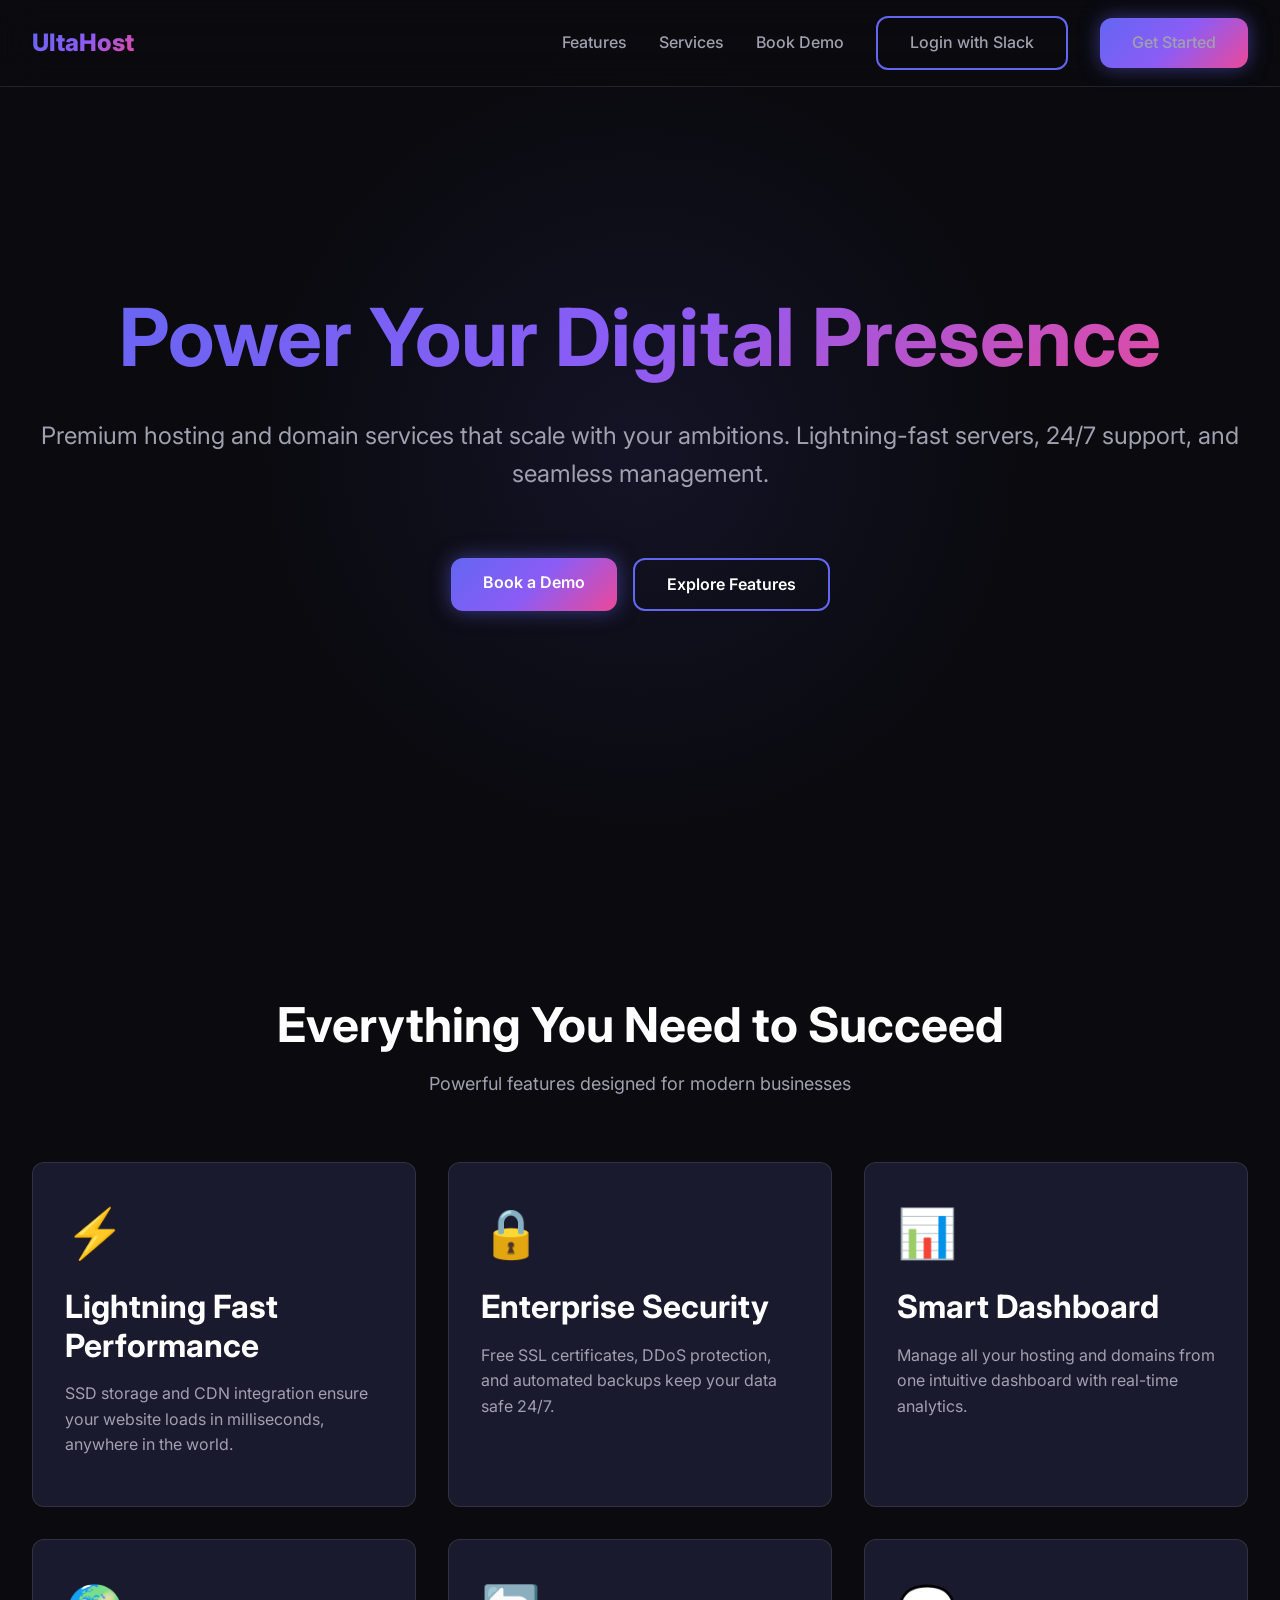
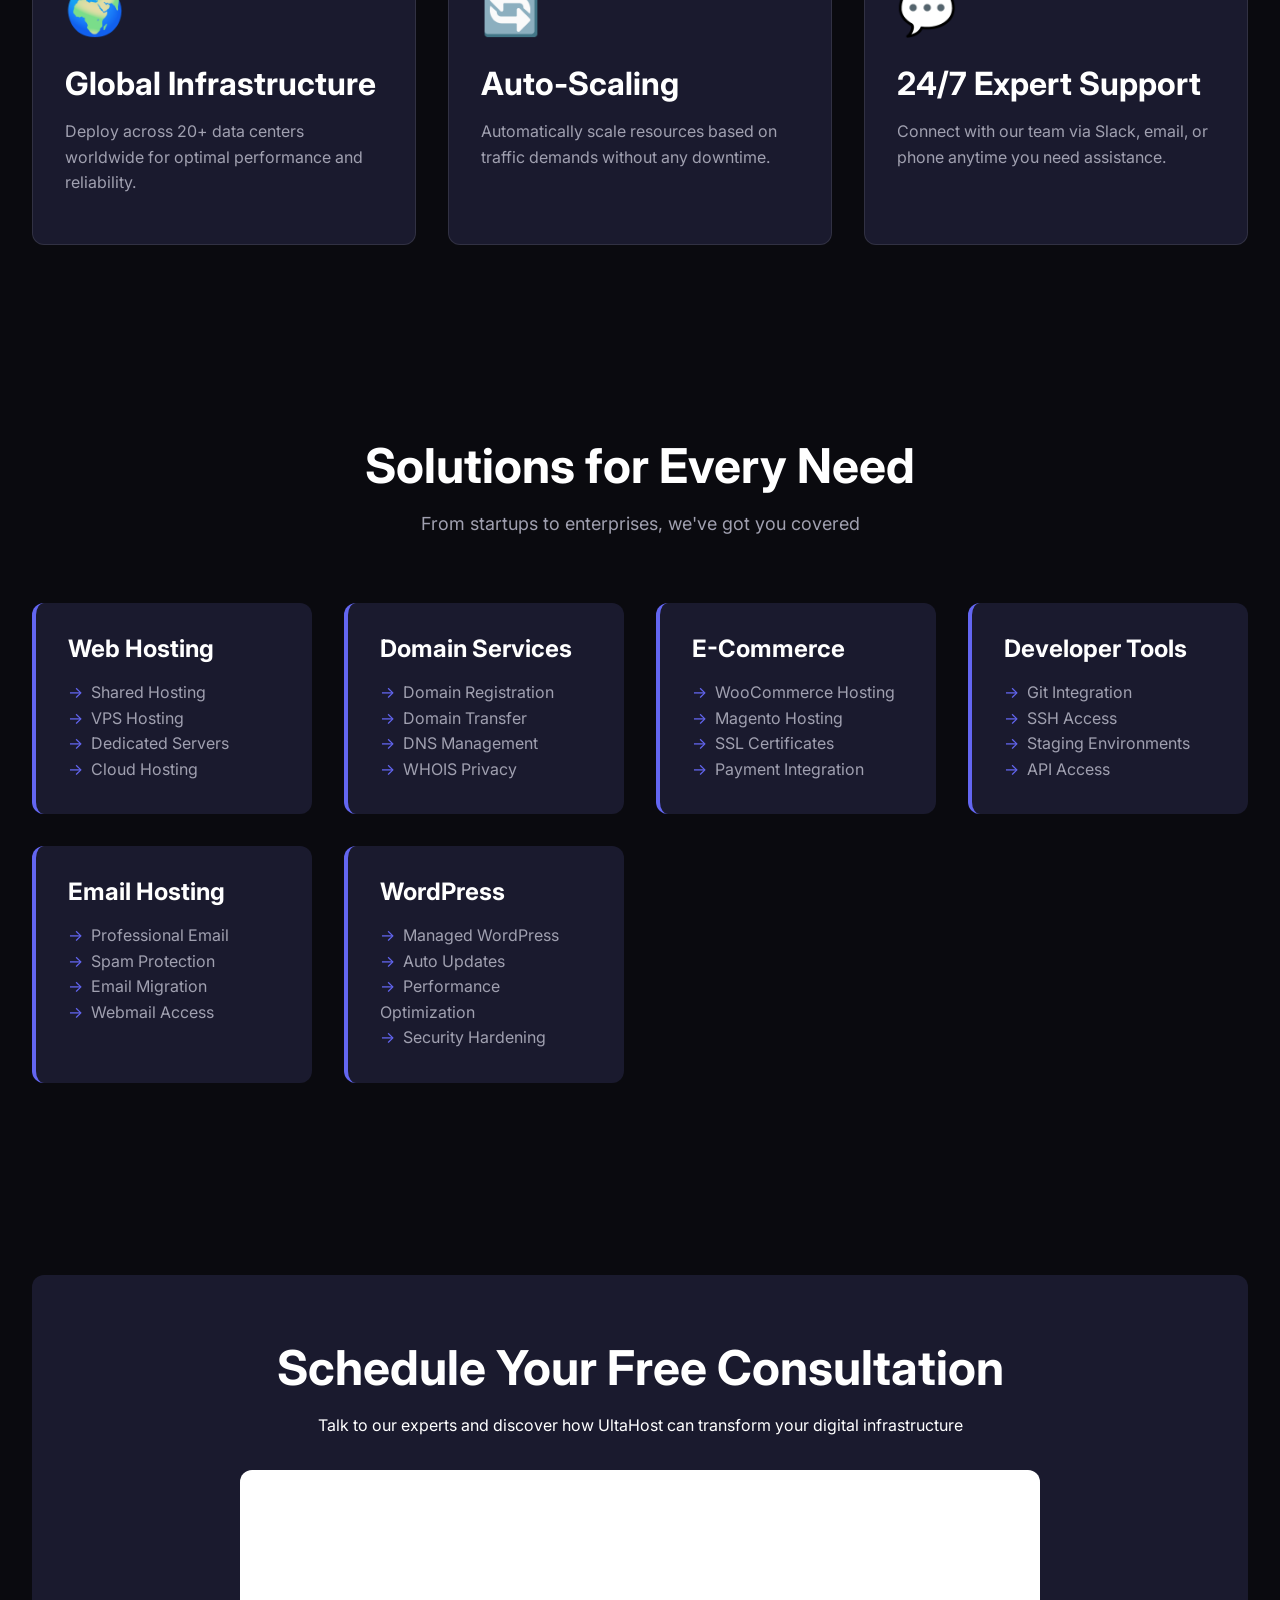
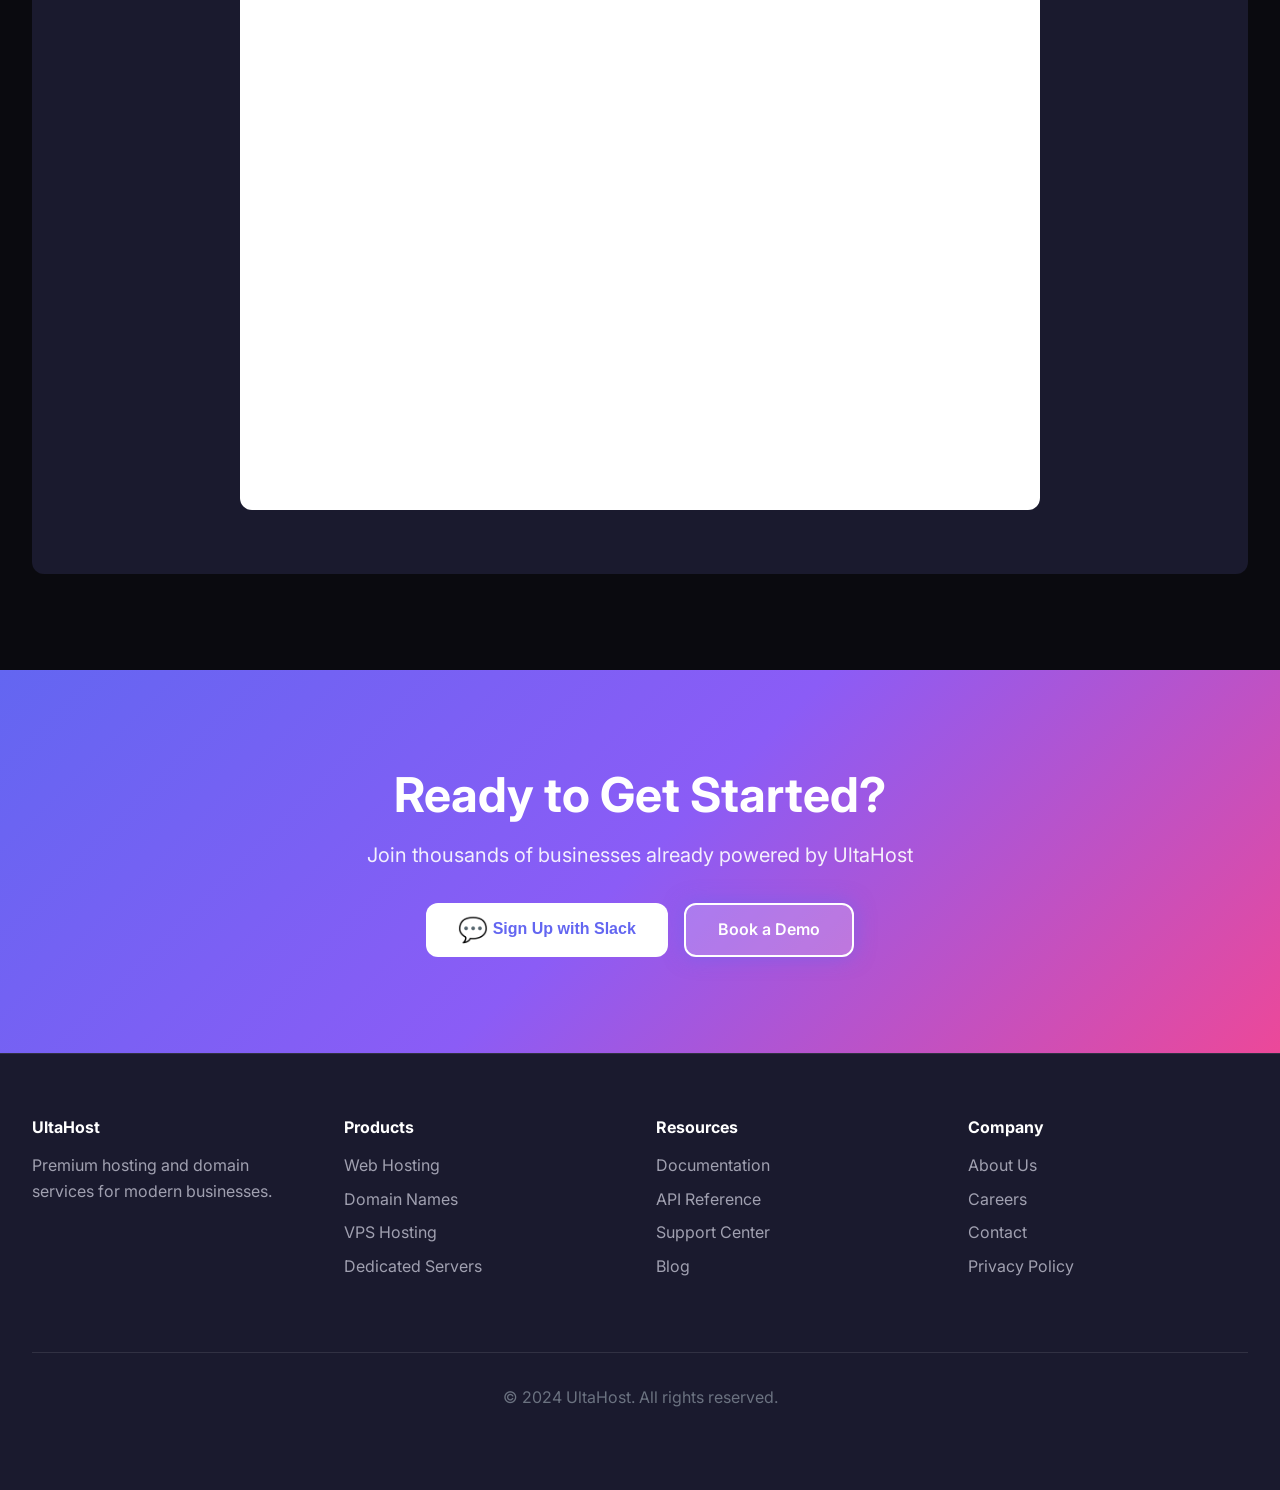
==== index.html @ a2fc6bad "first commit" ====
<!DOCTYPE html>
<html lang="en">
<head>
    <meta charset="UTF-8">
    <meta name="viewport" content="width=device-width, initial-scale=1.0">
    <title>UltaHost - Premium Hosting & Domain Services | Fast, Reliable, Secure</title>
    <meta name="description" content="Get premium hosting and domain services with UltaHost. Fast servers, 24/7 support, and seamless integration. Book a demo today!">
    <link rel="preconnect" href="https://fonts.googleapis.com">
    <link rel="preconnect" href="https://fonts.gstatic.com" crossorigin>
    <link href="https://fonts.googleapis.com/css2?family=Inter:wght@400;500;600;700;800&display=swap" rel="stylesheet">
    <link rel="stylesheet" href="styles.css">
</head>
<body>
    <!-- Navigation -->
    <nav class="navbar" id="navbar">
        <div class="nav-container">
            <div class="logo">UltaHost</div>
            <ul class="nav-links">
                <li><a href="#features">Features</a></li>
                <li><a href="#use-cases">Services</a></li>
                <li><a href="#booking">Book Demo</a></li>
                <li><a href="#" class="btn btn-secondary" id="loginBtn">Login with Slack</a></li>
                <li><a href="#" class="btn btn-primary" id="signupBtn">Get Started</a></li>
            </ul>
        </div>
    </nav>

    <!-- Hero Section -->
    <section class="hero">
        <div class="hero-content">
            <h1>Power Your Digital Presence</h1>
            <p>Premium hosting and domain services that scale with your ambitions. Lightning-fast servers, 24/7 support, and seamless management.</p>
            <div class="hero-cta">
                <a href="#booking" class="btn btn-primary">Book a Demo</a>
                <a href="#features" class="btn btn-secondary">Explore Features</a>
            </div>
        </div>
    </section>

    <!-- Features Section -->
    <section id="features">
        <div class="section-header">
            <h2>Everything You Need to Succeed</h2>
            <p>Powerful features designed for modern businesses</p>
        </div>
        <div class="features-grid">
            <div class="feature-card">
                <span class="feature-icon">⚡</span>
                <h3>Lightning Fast Performance</h3>
                <p>SSD storage and CDN integration ensure your website loads in milliseconds, anywhere in the world.</p>
            </div>
            <div class="feature-card">
                <span class="feature-icon">🔒</span>
                <h3>Enterprise Security</h3>
                <p>Free SSL certificates, DDoS protection, and automated backups keep your data safe 24/7.</p>
            </div>
            <div class="feature-card">
                <span class="feature-icon">📊</span>
                <h3>Smart Dashboard</h3>
                <p>Manage all your hosting and domains from one intuitive dashboard with real-time analytics.</p>
            </div>
            <div class="feature-card">
                <span class="feature-icon">🌍</span>
                <h3>Global Infrastructure</h3>
                <p>Deploy across 20+ data centers worldwide for optimal performance and reliability.</p>
            </div>
            <div class="feature-card">
                <span class="feature-icon">🔄</span>
                <h3>Auto-Scaling</h3>
                <p>Automatically scale resources based on traffic demands without any downtime.</p>
            </div>
            <div class="feature-card">
                <span class="feature-icon">💬</span>
                <h3>24/7 Expert Support</h3>
                <p>Connect with our team via Slack, email, or phone anytime you need assistance.</p>
            </div>
        </div>
    </section>

    <!-- Use Cases Section -->
    <section id="use-cases">
        <div class="section-header">
            <h2>Solutions for Every Need</h2>
            <p>From startups to enterprises, we've got you covered</p>
        </div>
        <div class="use-cases-grid">
            <div class="use-case">
                <h3>Web Hosting</h3>
                <ul>
                    <li>Shared Hosting</li>
                    <li>VPS Hosting</li>
                    <li>Dedicated Servers</li>
                    <li>Cloud Hosting</li>
                </ul>
            </div>
            <div class="use-case">
                <h3>Domain Services</h3>
                <ul>
                    <li>Domain Registration</li>
                    <li>Domain Transfer</li>
                    <li>DNS Management</li>
                    <li>WHOIS Privacy</li>
                </ul>
            </div>
            <div class="use-case">
                <h3>E-Commerce</h3>
                <ul>
                    <li>WooCommerce Hosting</li>
                    <li>Magento Hosting</li>
                    <li>SSL Certificates</li>
                    <li>Payment Integration</li>
                </ul>
            </div>
            <div class="use-case">
                <h3>Developer Tools</h3>
                <ul>
                    <li>Git Integration</li>
                    <li>SSH Access</li>
                    <li>Staging Environments</li>
                    <li>API Access</li>
                </ul>
            </div>
            <div class="use-case">
                <h3>Email Hosting</h3>
                <ul>
                    <li>Professional Email</li>
                    <li>Spam Protection</li>
                    <li>Email Migration</li>
                    <li>Webmail Access</li>
                </ul>
            </div>
            <div class="use-case">
                <h3>WordPress</h3>
                <ul>
                    <li>Managed WordPress</li>
                    <li>Auto Updates</li>
                    <li>Performance Optimization</li>
                    <li>Security Hardening</li>
                </ul>
            </div>
        </div>
    </section>

    <!-- Booking Section -->
    <section id="booking">
        <div class="booking-section">
            <h2>Schedule Your Free Consultation</h2>
            <p>Talk to our experts and discover how UltaHost can transform your digital infrastructure</p>
            <div class="calendar-container">
                <iframe src="https://calendar.google.com/calendar/appointments/schedules/AcZssZ0UltaHostDemo?gv=true" 
                        style="border: 0; width: 100%; height: 600px;" 
                        frameborder="0" 
                        scrolling="no"
                        onerror="this.style.display='none'; this.nextElementSibling.style.display='block';">
                </iframe>
                <div style="display: none; padding: 3rem; text-align: center;">
                    <h3>📅 Book Your Demo</h3>
                    <p style="color: #6b7280; margin: 1rem 0;">Select a convenient time to meet with our team</p>
                    <button class="btn btn-primary" onclick="alert('Calendar booking integration - Connect your Google Calendar here')">Choose a Time Slot</button>
                </div>
            </div>
        </div>
    </section>

    <!-- CTA Section -->
    <section style="text-align: center; padding: 6rem 2rem; background: linear-gradient(135deg, #6366f1 0%, #8b5cf6 50%, #ec4899 100%);">
        <h2 style="font-size: 3rem; margin-bottom: 1rem;">Ready to Get Started?</h2>
        <p style="font-size: 1.25rem; margin-bottom: 2rem; opacity: 0.9;">Join thousands of businesses already powered by UltaHost</p>
        <div style="display: flex; gap: 1rem; justify-content: center; flex-wrap: wrap;">
            <button class="btn btn-secondary" id="slackSignupBtn" style="background: white; color: #6366f1; border: none;">
                <span style="font-size: 1.5rem; vertical-align: middle;">💬</span> Sign Up with Slack
            </button>
            <a href="#booking" class="btn btn-primary" style="background: rgba(255,255,255,0.2); border: 2px solid white;">Book a Demo</a>
        </div>
    </section>

    <!-- Footer -->
    <footer>
        <div class="footer-content">
            <div class="footer-section">
                <h4>UltaHost</h4>
                <p style="color: var(--text-secondary);">Premium hosting and domain services for modern businesses.</p>
            </div>
            <div class="footer-section">
                <h4>Products</h4>
                <ul>
                    <li><a href="#">Web Hosting</a></li>
                    <li><a href="#">Domain Names</a></li>
                    <li><a href="#">VPS Hosting</a></li>
                    <li><a href="#">Dedicated Servers</a></li>
                </ul>
            </div>
            <div class="footer-section">
                <h4>Resources</h4>
                <ul>
                    <li><a href="#">Documentation</a></li>
                    <li><a href="#">API Reference</a></li>
                    <li><a href="#">Support Center</a></li>
                    <li><a href="#">Blog</a></li>
                </ul>
            </div>
            <div class="footer-section">
                <h4>Company</h4>
                <ul>
                    <li><a href="#">About Us</a></li>
                    <li><a href="#">Careers</a></li>
                    <li><a href="#">Contact</a></li>
                    <li><a href="#">Privacy Policy</a></li>
                </ul>
            </div>
        </div>
        <div class="footer-bottom">
            <p>&copy; 2024 UltaHost. All rights reserved.</p>
        </div>
    </footer>

    <!-- Slack Auth Modal -->
    <div class="modal" id="slackModal">
        <div class="modal-content">
            <button class="modal-close" onclick="closeModal()">&times;</button>
            <h2 style="margin-bottom: 1rem;">Connect with Slack</h2>
            <p style="color: var(--text-secondary); margin-bottom: 2rem;">Sign in to access your dashboard and join our community workspace</p>
            <button class="btn btn-primary" style="width: 100%; margin-bottom: 1rem;" onclick="handleSlackAuth()">
                <span style="font-size: 1.5rem; vertical-align: middle;">💬</span> Continue with Slack
            </button>
            <p style="font-size: 0.875rem; color: var(--text-muted); text-align: center;">
                By continuing, you agree to our Terms of Service and Privacy Policy
            </p>
        </div>
    </div>

    <script src="script.js"></script>
</body>
</html>
---- styles.css ----
/* ===== CSS VARIABLES & DESIGN SYSTEM ===== */
:root {
    /* Colors */
    --bg-primary: #0a0a0f;
    --bg-secondary: #1a1a2e;
    --bg-tertiary: #16213e;
    --accent-primary: #6366f1;
    --accent-secondary: #8b5cf6;
    --accent-gradient: linear-gradient(135deg, #6366f1 0%, #8b5cf6 50%, #ec4899 100%);
    --text-primary: #ffffff;
    --text-secondary: #a0a0b0;
    --text-muted: #6b7280;

    /* Spacing */
    --spacing-xs: 0.5rem;
    --spacing-sm: 1rem;
    --spacing-md: 2rem;
    --spacing-lg: 4rem;
    --spacing-xl: 6rem;

    /* Typography */
    --font-primary: 'Inter', -apple-system, BlinkMacSystemFont, 'Segoe UI', sans-serif;
    --font-size-xs: 0.875rem;
    --font-size-sm: 1rem;
    --font-size-md: 1.125rem;
    --font-size-lg: 1.5rem;
    --font-size-xl: 2rem;
    --font-size-2xl: 3rem;
    --font-size-3xl: 4rem;

    /* Effects */
    --border-radius: 12px;
    --transition: all 0.3s cubic-bezier(0.4, 0, 0.2, 1);
    --shadow-sm: 0 2px 8px rgba(0, 0, 0, 0.1);
    --shadow-md: 0 4px 16px rgba(0, 0, 0, 0.2);
    --shadow-lg: 0 8px 32px rgba(0, 0, 0, 0.3);
    --glow: 0 0 20px rgba(99, 102, 241, 0.5);
}

/* ===== RESET & BASE ===== */
* {
    margin: 0;
    padding: 0;
    box-sizing: border-box;
}

html {
    scroll-behavior: smooth;
}

body {
    font-family: var(--font-primary);
    background: var(--bg-primary);
    color: var(--text-primary);
    line-height: 1.6;
    overflow-x: hidden;
}

/* ===== TYPOGRAPHY ===== */
h1,
h2,
h3,
h4,
h5,
h6 {
    font-weight: 700;
    line-height: 1.2;
    margin-bottom: var(--spacing-sm);
}

h1 {
    font-size: var(--font-size-3xl);
}

h2 {
    font-size: var(--font-size-2xl);
}

h3 {
    font-size: var(--font-size-xl);
}

p {
    margin-bottom: var(--spacing-sm);
}

a {
    color: var(--accent-primary);
    text-decoration: none;
    transition: var(--transition);
}

a:hover {
    color: var(--accent-secondary);
}

/* ===== NAVIGATION ===== */
.navbar {
    position: fixed;
    top: 0;
    width: 100%;
    background: rgba(10, 10, 15, 0.8);
    backdrop-filter: blur(20px);
    border-bottom: 1px solid rgba(255, 255, 255, 0.1);
    padding: 1rem 0;
    z-index: 1000;
    transition: var(--transition);
}

.navbar.scrolled {
    background: rgba(10, 10, 15, 0.95);
    box-shadow: var(--shadow-md);
}

.nav-container {
    max-width: 1400px;
    margin: 0 auto;
    padding: 0 var(--spacing-md);
    display: flex;
    justify-content: space-between;
    align-items: center;
}

.logo {
    font-size: 1.5rem;
    font-weight: 800;
    background: var(--accent-gradient);
    -webkit-background-clip: text;
    -webkit-text-fill-color: transparent;
    background-clip: text;
}

.nav-links {
    display: flex;
    gap: var(--spacing-md);
    list-style: none;
    align-items: center;
}

.nav-links a {
    color: var(--text-secondary);
    font-weight: 500;
    transition: var(--transition);
}

.nav-links a:hover {
    color: var(--text-primary);
}

/* ===== BUTTONS ===== */
.btn {
    padding: 0.75rem 2rem;
    border-radius: var(--border-radius);
    font-weight: 600;
    cursor: pointer;
    transition: var(--transition);
    border: none;
    font-size: var(--font-size-sm);
    display: inline-block;
}

.btn-primary {
    background: var(--accent-gradient);
    color: white;
    box-shadow: var(--glow);
}

.btn-primary:hover {
    transform: translateY(-2px);
    box-shadow: 0 0 30px rgba(99, 102, 241, 0.7);
}

.btn-secondary {
    background: transparent;
    color: var(--text-primary);
    border: 2px solid var(--accent-primary);
}

.btn-secondary:hover {
    background: var(--accent-primary);
    transform: translateY(-2px);
}

/* ===== HERO SECTION ===== */
.hero {
    min-height: 100vh;
    display: flex;
    align-items: center;
    justify-content: center;
    position: relative;
    overflow: hidden;
    padding: var(--spacing-xl) var(--spacing-md);
    background: radial-gradient(circle at 50% 50%, rgba(99, 102, 241, 0.1) 0%, transparent 50%);
}

.hero-content {
    max-width: 1200px;
    text-align: center;
    z-index: 2;
}

.hero h1 {
    font-size: clamp(2.5rem, 8vw, 5rem);
    margin-bottom: var(--spacing-md);
    background: var(--accent-gradient);
    -webkit-background-clip: text;
    -webkit-text-fill-color: transparent;
    background-clip: text;
    animation: fadeInUp 0.8s ease-out;
}

.hero p {
    font-size: var(--font-size-lg);
    color: var(--text-secondary);
    margin-bottom: var(--spacing-lg);
    animation: fadeInUp 0.8s ease-out 0.2s backwards;
}

.hero-cta {
    display: flex;
    gap: var(--spacing-sm);
    justify-content: center;
    flex-wrap: wrap;
    animation: fadeInUp 0.8s ease-out 0.4s backwards;
}

/* ===== SECTIONS ===== */
section {
    padding: var(--spacing-xl) var(--spacing-md);
    max-width: 1400px;
    margin: 0 auto;
}

.section-header {
    text-align: center;
    margin-bottom: var(--spacing-lg);
}

.section-header h2 {
    margin-bottom: var(--spacing-sm);
}

.section-header p {
    color: var(--text-secondary);
    font-size: var(--font-size-md);
}

/* ===== FEATURES GRID ===== */
.features-grid {
    display: grid;
    grid-template-columns: repeat(auto-fit, minmax(300px, 1fr));
    gap: var(--spacing-md);
    margin-top: var(--spacing-lg);
}

.feature-card {
    background: var(--bg-secondary);
    padding: var(--spacing-md);
    border-radius: var(--border-radius);
    border: 1px solid rgba(255, 255, 255, 0.1);
    transition: var(--transition);
    position: relative;
    overflow: hidden;
}

.feature-card::before {
    content: '';
    position: absolute;
    top: 0;
    left: 0;
    width: 100%;
    height: 100%;
    background: var(--accent-gradient);
    opacity: 0;
    transition: var(--transition);
}

.feature-card:hover {
    transform: translateY(-5px);
    border-color: var(--accent-primary);
}

.feature-card:hover::before {
    opacity: 0.1;
}

.feature-icon {
    font-size: 3rem;
    margin-bottom: var(--spacing-sm);
    display: block;
}

.feature-card h3 {
    position: relative;
    z-index: 1;
}

.feature-card p {
    color: var(--text-secondary);
    position: relative;
    z-index: 1;
}

/* ===== USE CASES ===== */
.use-cases-grid {
    display: grid;
    grid-template-columns: repeat(auto-fit, minmax(250px, 1fr));
    gap: var(--spacing-md);
}

.use-case {
    background: var(--bg-secondary);
    padding: var(--spacing-md);
    border-radius: var(--border-radius);
    border-left: 4px solid var(--accent-primary);
}

.use-case h3 {
    font-size: var(--font-size-lg);
    margin-bottom: var(--spacing-sm);
}

.use-case ul {
    list-style: none;
    color: var(--text-secondary);
}

.use-case li::before {
    content: "→";
    color: var(--accent-primary);
    margin-right: var(--spacing-xs);
}

/* ===== BOOKING SECTION ===== */
.booking-section {
    background: var(--bg-secondary);
    border-radius: var(--border-radius);
    padding: var(--spacing-lg);
    text-align: center;
}

.calendar-container {
    margin-top: var(--spacing-md);
    background: white;
    border-radius: var(--border-radius);
    padding: var(--spacing-sm);
    max-width: 800px;
    margin-left: auto;
    margin-right: auto;
}

/* ===== FOOTER ===== */
footer {
    background: var(--bg-secondary);
    padding: var(--spacing-lg) var(--spacing-md);
    border-top: 1px solid rgba(255, 255, 255, 0.1);
}

.footer-content {
    max-width: 1400px;
    margin: 0 auto;
    display: grid;
    grid-template-columns: repeat(auto-fit, minmax(250px, 1fr));
    gap: var(--spacing-md);
}

.footer-section h4 {
    margin-bottom: var(--spacing-sm);
}

.footer-section ul {
    list-style: none;
}

.footer-section li {
    margin-bottom: var(--spacing-xs);
}

.footer-section a {
    color: var(--text-secondary);
}

.footer-bottom {
    text-align: center;
    margin-top: var(--spacing-lg);
    padding-top: var(--spacing-md);
    border-top: 1px solid rgba(255, 255, 255, 0.1);
    color: var(--text-muted);
}

/* ===== ANIMATIONS ===== */
@keyframes fadeInUp {
    from {
        opacity: 0;
        transform: translateY(30px);
    }

    to {
        opacity: 1;
        transform: translateY(0);
    }
}

.fade-in {
    animation: fadeInUp 0.6s ease-out;
}

/* ===== RESPONSIVE ===== */
@media (max-width: 768px) {
    .nav-links {
        display: none;
    }

    .hero h1 {
        font-size: 2.5rem;
    }

    .hero-cta {
        flex-direction: column;
    }

    section {
        padding: var(--spacing-md);
    }
}

/* ===== MODAL ===== */
.modal {
    display: none;
    position: fixed;
    top: 0;
    left: 0;
    width: 100%;
    height: 100%;
    background: rgba(0, 0, 0, 0.8);
    backdrop-filter: blur(10px);
    z-index: 2000;
    align-items: center;
    justify-content: center;
}

.modal.active {
    display: flex;
}

.modal-content {
    background: var(--bg-secondary);
    padding: var(--spacing-lg);
    border-radius: var(--border-radius);
    max-width: 500px;
    width: 90%;
    position: relative;
}

.modal-close {
    position: absolute;
    top: 1rem;
    right: 1rem;
    background: none;
    border: none;
    color: var(--text-primary);
    font-size: 2rem;
    cursor: pointer;
}
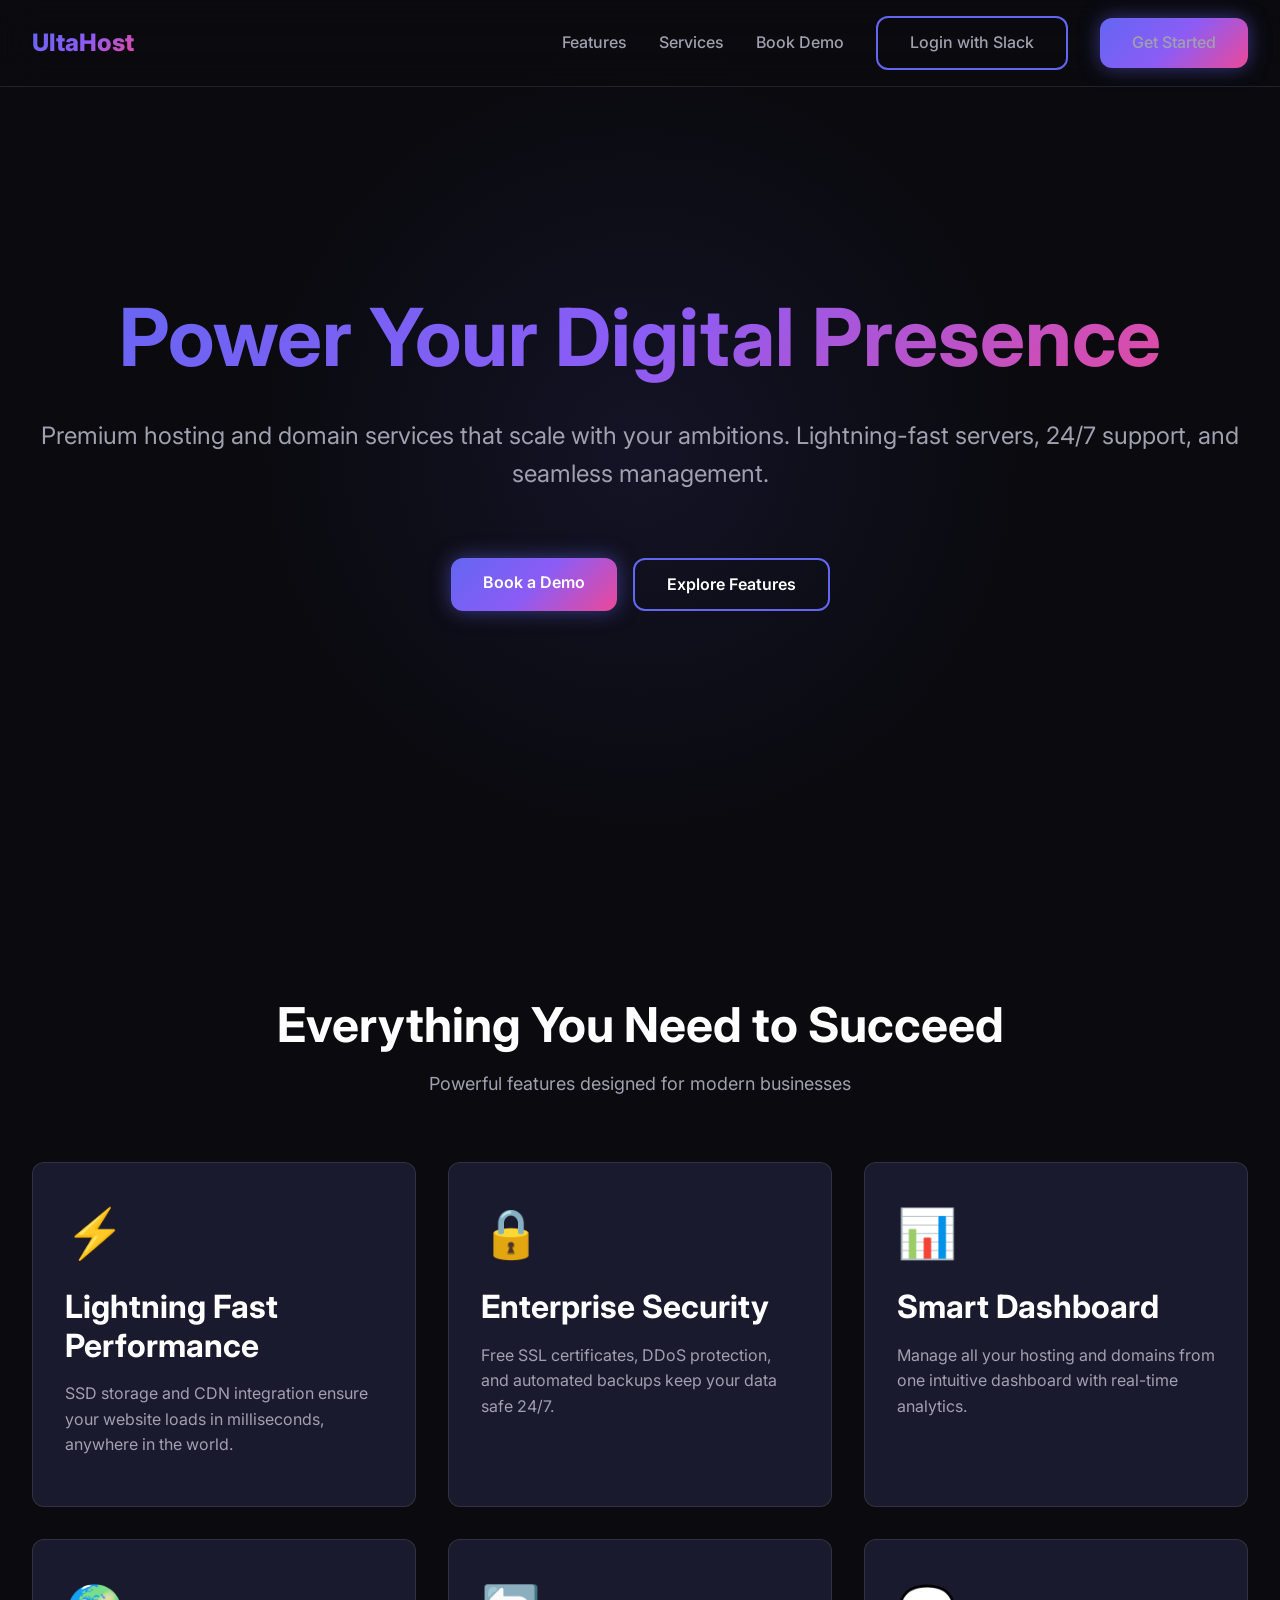
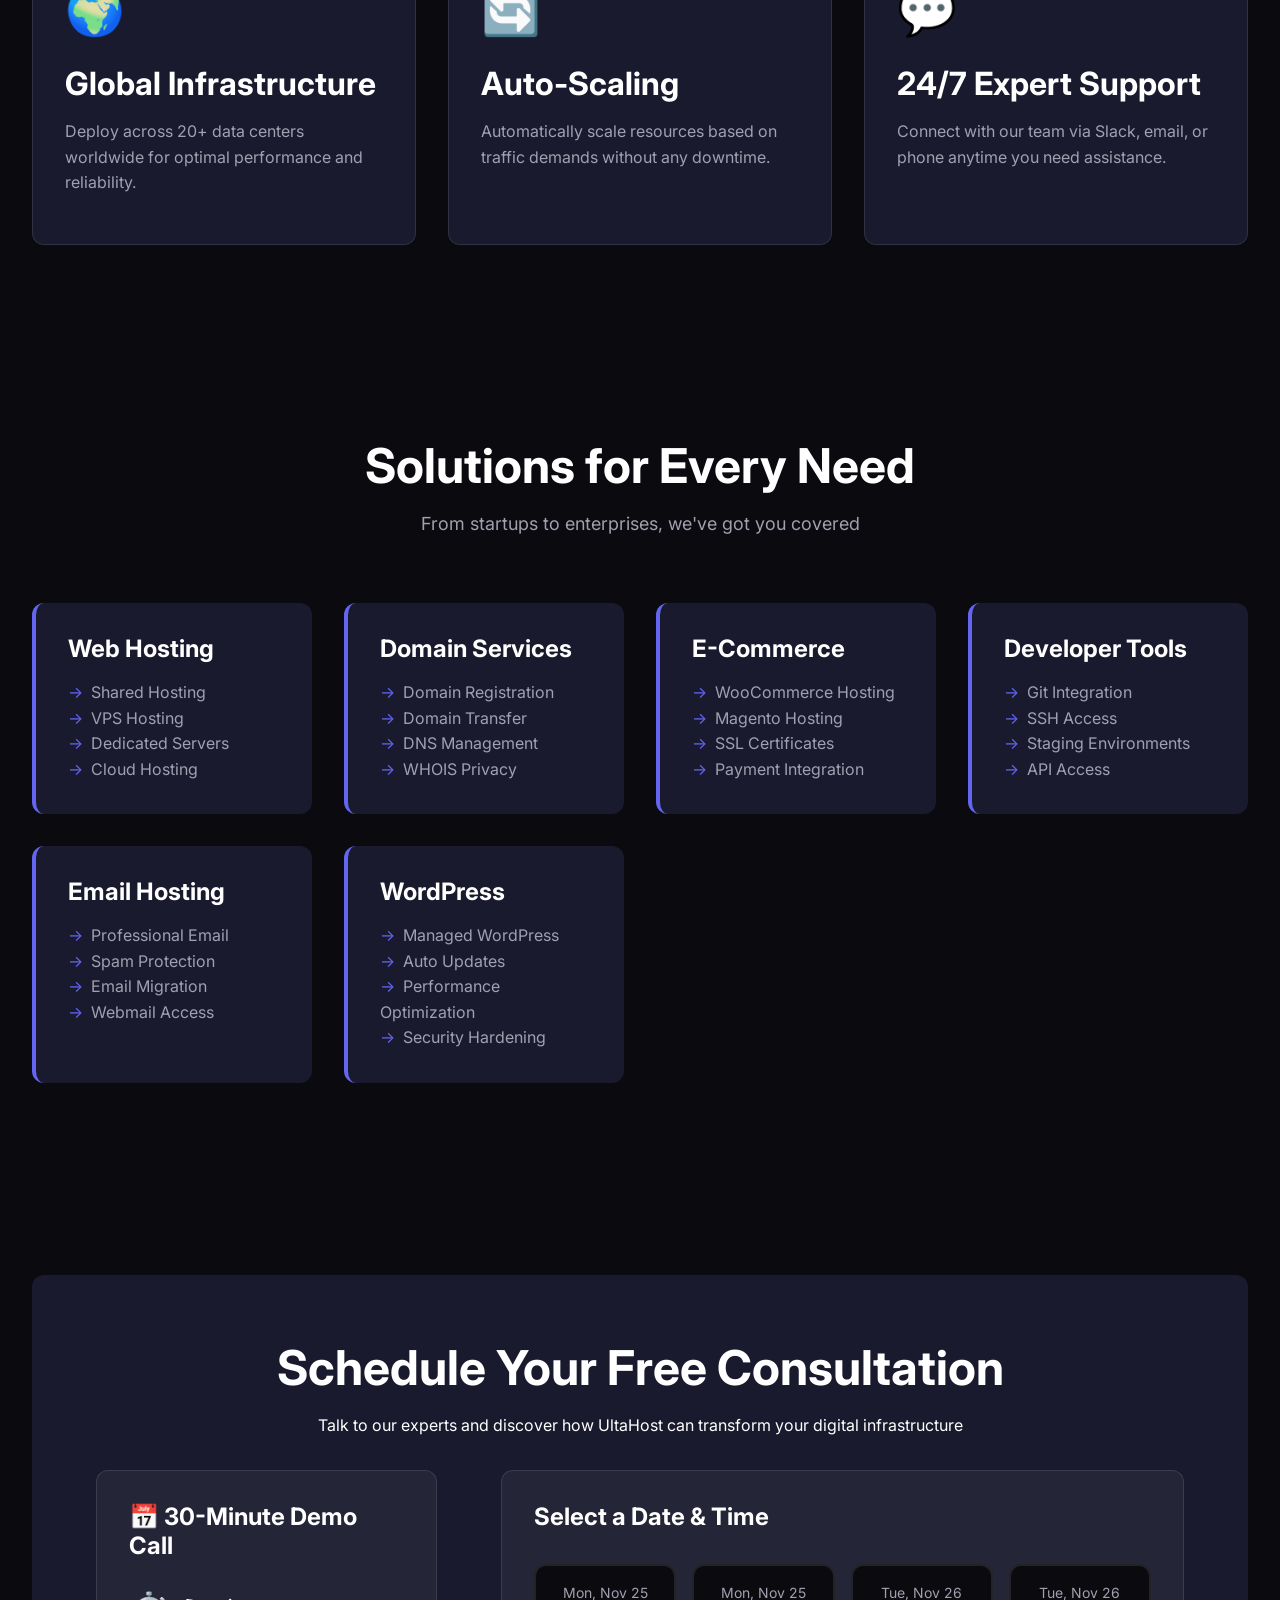
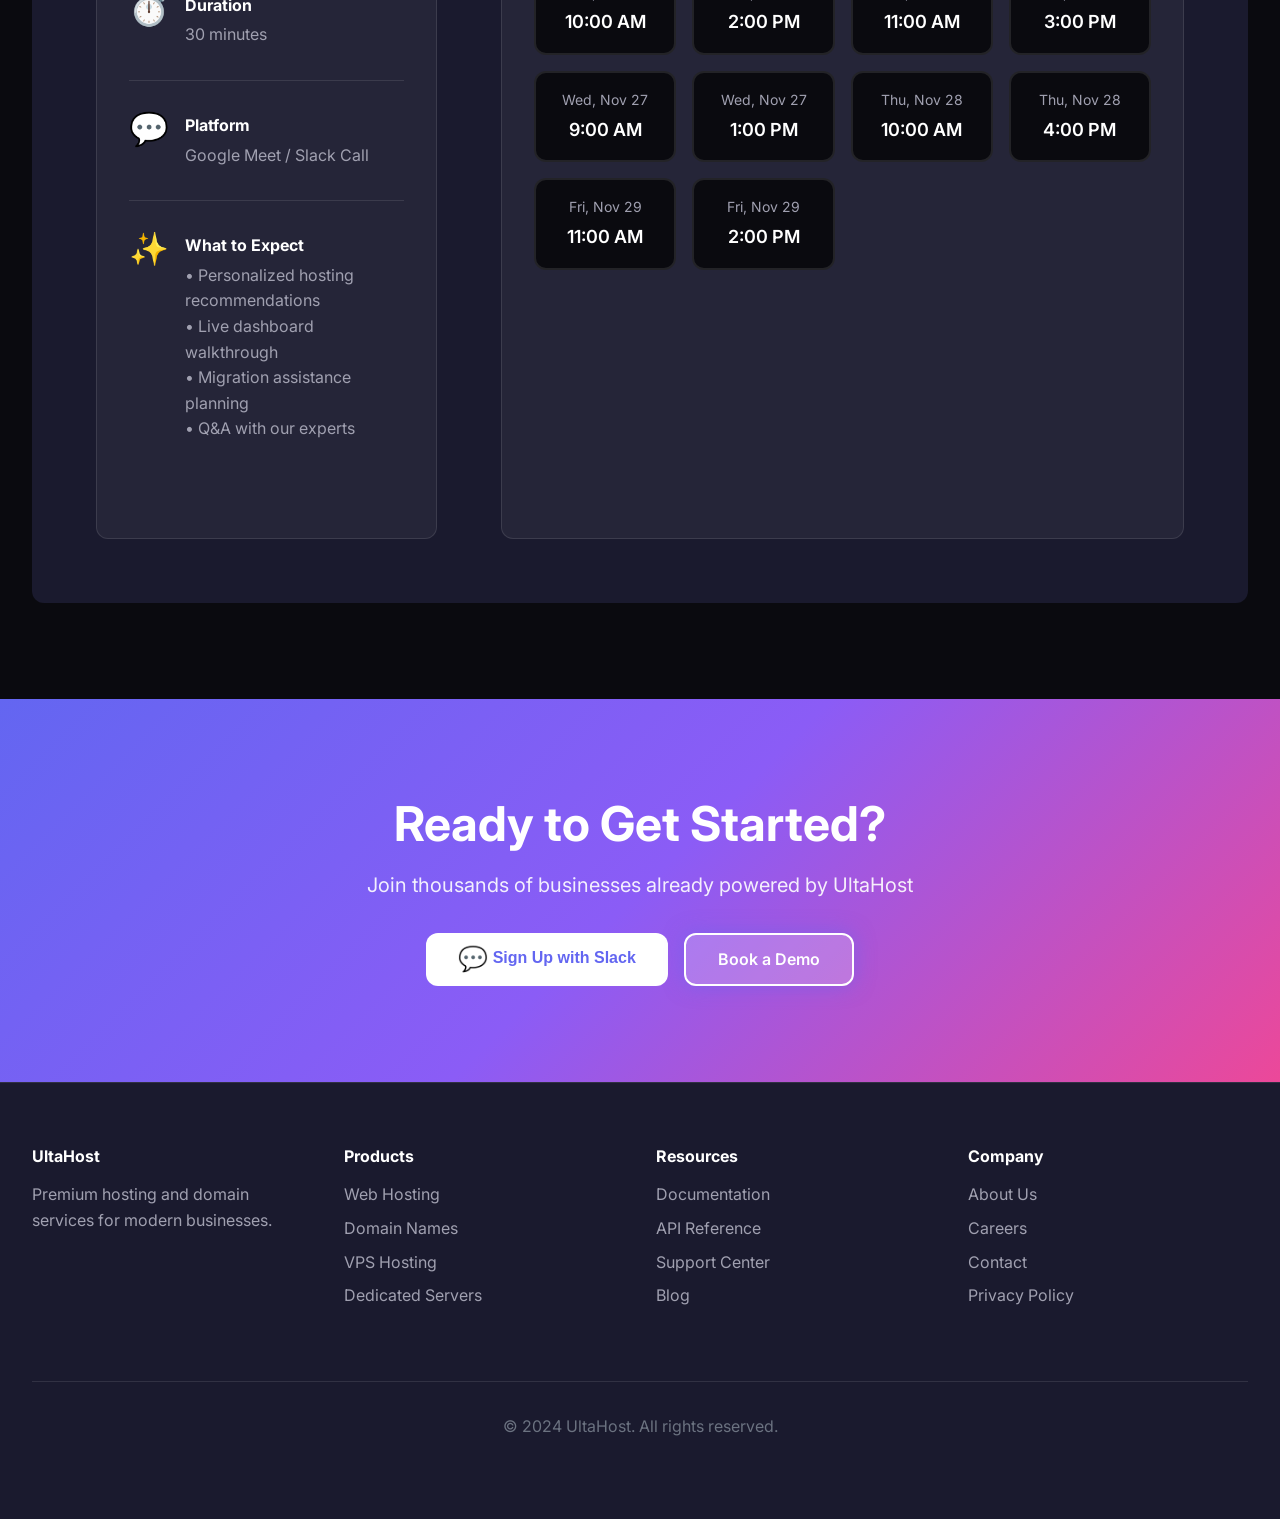
==== commit 59c0a298: "Added custom booking interface with time slot selection" ====
--- a/index.html
+++ b/index.html
@@ -1,15 +1,18 @@
 <!DOCTYPE html>
 <html lang="en">
+
 <head>
     <meta charset="UTF-8">
     <meta name="viewport" content="width=device-width, initial-scale=1.0">
     <title>UltaHost - Premium Hosting & Domain Services | Fast, Reliable, Secure</title>
-    <meta name="description" content="Get premium hosting and domain services with UltaHost. Fast servers, 24/7 support, and seamless integration. Book a demo today!">
+    <meta name="description"
+        content="Get premium hosting and domain services with UltaHost. Fast servers, 24/7 support, and seamless integration. Book a demo today!">
     <link rel="preconnect" href="https://fonts.googleapis.com">
     <link rel="preconnect" href="https://fonts.gstatic.com" crossorigin>
     <link href="https://fonts.googleapis.com/css2?family=Inter:wght@400;500;600;700;800&display=swap" rel="stylesheet">
     <link rel="stylesheet" href="styles.css">
 </head>
+
 <body>
     <!-- Navigation -->
     <nav class="navbar" id="navbar">
@@ -29,7 +32,8 @@
     <section class="hero">
         <div class="hero-content">
             <h1>Power Your Digital Presence</h1>
-            <p>Premium hosting and domain services that scale with your ambitions. Lightning-fast servers, 24/7 support, and seamless management.</p>
+            <p>Premium hosting and domain services that scale with your ambitions. Lightning-fast servers, 24/7 support,
+                and seamless management.</p>
             <div class="hero-cta">
                 <a href="#booking" class="btn btn-primary">Book a Demo</a>
                 <a href="#features" class="btn btn-secondary">Explore Features</a>
@@ -146,31 +150,109 @@
         <div class="booking-section">
             <h2>Schedule Your Free Consultation</h2>
             <p>Talk to our experts and discover how UltaHost can transform your digital infrastructure</p>
-            <div class="calendar-container">
-                <iframe src="https://calendar.google.com/calendar/appointments/schedules/AcZssZ0UltaHostDemo?gv=true" 
-                        style="border: 0; width: 100%; height: 600px;" 
-                        frameborder="0" 
-                        scrolling="no"
-                        onerror="this.style.display='none'; this.nextElementSibling.style.display='block';">
-                </iframe>
-                <div style="display: none; padding: 3rem; text-align: center;">
-                    <h3>📅 Book Your Demo</h3>
-                    <p style="color: #6b7280; margin: 1rem 0;">Select a convenient time to meet with our team</p>
-                    <button class="btn btn-primary" onclick="alert('Calendar booking integration - Connect your Google Calendar here')">Choose a Time Slot</button>
+            <div class="booking-interface">
+                <div class="booking-grid">
+                    <div class="booking-info">
+                        <h3>📅 30-Minute Demo Call</h3>
+                        <div class="info-item">
+                            <span class="info-icon">⏱️</span>
+                            <div>
+                                <strong>Duration</strong>
+                                <p>30 minutes</p>
+                            </div>
+                        </div>
+                        <div class="info-item">
+                            <span class="info-icon">💬</span>
+                            <div>
+                                <strong>Platform</strong>
+                                <p>Google Meet / Slack Call</p>
+                            </div>
+                        </div>
+                        <div class="info-item">
+                            <span class="info-icon">✨</span>
+                            <div>
+                                <strong>What to Expect</strong>
+                                <p>• Personalized hosting recommendations<br>
+                                    • Live dashboard walkthrough<br>
+                                    • Migration assistance planning<br>
+                                    • Q&A with our experts</p>
+                            </div>
+                        </div>
+                    </div>
+                    <div class="booking-calendar">
+                        <h3>Select a Date & Time</h3>
+                        <div class="time-slots">
+                            <div class="time-slot" onclick="selectTimeSlot(this, 'Monday, Nov 25 - 10:00 AM')">
+                                <div class="slot-date">Mon, Nov 25</div>
+                                <div class="slot-time">10:00 AM</div>
+                            </div>
+                            <div class="time-slot" onclick="selectTimeSlot(this, 'Monday, Nov 25 - 2:00 PM')">
+                                <div class="slot-date">Mon, Nov 25</div>
+                                <div class="slot-time">2:00 PM</div>
+                            </div>
+                            <div class="time-slot" onclick="selectTimeSlot(this, 'Tuesday, Nov 26 - 11:00 AM')">
+                                <div class="slot-date">Tue, Nov 26</div>
+                                <div class="slot-time">11:00 AM</div>
+                            </div>
+                            <div class="time-slot" onclick="selectTimeSlot(this, 'Tuesday, Nov 26 - 3:00 PM')">
+                                <div class="slot-date">Tue, Nov 26</div>
+                                <div class="slot-time">3:00 PM</div>
+                            </div>
+                            <div class="time-slot" onclick="selectTimeSlot(this, 'Wednesday, Nov 27 - 9:00 AM')">
+                                <div class="slot-date">Wed, Nov 27</div>
+                                <div class="slot-time">9:00 AM</div>
+                            </div>
+                            <div class="time-slot" onclick="selectTimeSlot(this, 'Wednesday, Nov 27 - 1:00 PM')">
+                                <div class="slot-date">Wed, Nov 27</div>
+                                <div class="slot-time">1:00 PM</div>
+                            </div>
+                            <div class="time-slot" onclick="selectTimeSlot(this, 'Thursday, Nov 28 - 10:00 AM')">
+                                <div class="slot-date">Thu, Nov 28</div>
+                                <div class="slot-time">10:00 AM</div>
+                            </div>
+                            <div class="time-slot" onclick="selectTimeSlot(this, 'Thursday, Nov 28 - 4:00 PM')">
+                                <div class="slot-date">Thu, Nov 28</div>
+                                <div class="slot-time">4:00 PM</div>
+                            </div>
+                            <div class="time-slot" onclick="selectTimeSlot(this, 'Friday, Nov 29 - 11:00 AM')">
+                                <div class="slot-date">Fri, Nov 29</div>
+                                <div class="slot-time">11:00 AM</div>
+                            </div>
+                            <div class="time-slot" onclick="selectTimeSlot(this, 'Friday, Nov 29 - 2:00 PM')">
+                                <div class="slot-date">Fri, Nov 29</div>
+                                <div class="slot-time">2:00 PM</div>
+                            </div>
+                        </div>
+                        <div class="booking-form" id="bookingForm" style="display: none;">
+                            <h4>Confirm Your Booking</h4>
+                            <p class="selected-time" id="selectedTime"></p>
+                            <input type="text" placeholder="Your Name" class="booking-input" required>
+                            <input type="email" placeholder="Your Email" class="booking-input" required>
+                            <input type="tel" placeholder="Phone Number (optional)" class="booking-input">
+                            <textarea placeholder="Any specific topics you'd like to discuss?" class="booking-input"
+                                rows="3"></textarea>
+                            <button class="btn btn-primary" style="width: 100%;" onclick="confirmBooking()">Confirm
+                                Booking</button>
+                        </div>
+                    </div>
                 </div>
             </div>
         </div>
     </section>
 
     <!-- CTA Section -->
-    <section style="text-align: center; padding: 6rem 2rem; background: linear-gradient(135deg, #6366f1 0%, #8b5cf6 50%, #ec4899 100%);">
+    <section
+        style="text-align: center; padding: 6rem 2rem; background: linear-gradient(135deg, #6366f1 0%, #8b5cf6 50%, #ec4899 100%);">
         <h2 style="font-size: 3rem; margin-bottom: 1rem;">Ready to Get Started?</h2>
-        <p style="font-size: 1.25rem; margin-bottom: 2rem; opacity: 0.9;">Join thousands of businesses already powered by UltaHost</p>
+        <p style="font-size: 1.25rem; margin-bottom: 2rem; opacity: 0.9;">Join thousands of businesses already powered
+            by UltaHost</p>
         <div style="display: flex; gap: 1rem; justify-content: center; flex-wrap: wrap;">
-            <button class="btn btn-secondary" id="slackSignupBtn" style="background: white; color: #6366f1; border: none;">
+            <button class="btn btn-secondary" id="slackSignupBtn"
+                style="background: white; color: #6366f1; border: none;">
                 <span style="font-size: 1.5rem; vertical-align: middle;">💬</span> Sign Up with Slack
             </button>
-            <a href="#booking" class="btn btn-primary" style="background: rgba(255,255,255,0.2); border: 2px solid white;">Book a Demo</a>
+            <a href="#booking" class="btn btn-primary"
+                style="background: rgba(255,255,255,0.2); border: 2px solid white;">Book a Demo</a>
         </div>
     </section>
 
@@ -219,7 +301,8 @@
         <div class="modal-content">
             <button class="modal-close" onclick="closeModal()">&times;</button>
             <h2 style="margin-bottom: 1rem;">Connect with Slack</h2>
-            <p style="color: var(--text-secondary); margin-bottom: 2rem;">Sign in to access your dashboard and join our community workspace</p>
+            <p style="color: var(--text-secondary); margin-bottom: 2rem;">Sign in to access your dashboard and join our
+                community workspace</p>
             <button class="btn btn-primary" style="width: 100%; margin-bottom: 1rem;" onclick="handleSlackAuth()">
                 <span style="font-size: 1.5rem; vertical-align: middle;">💬</span> Continue with Slack
             </button>
@@ -231,4 +314,5 @@
 
     <script src="script.js"></script>
 </body>
-</html>
+
+</html>
--- a/styles.css
+++ b/styles.css
@@ -339,14 +339,152 @@
     text-align: center;
 }
 
-.calendar-container {
+.booking-interface {
     margin-top: var(--spacing-md);
-    background: white;
-    border-radius: var(--border-radius);
+}
+
+.booking-grid {
+    display: grid;
+    grid-template-columns: 1fr 2fr;
+    gap: var(--spacing-lg);
+    text-align: left;
+    max-width: 1200px;
+    margin: 0 auto;
+}
+
+.booking-info {
+    background: rgba(255, 255, 255, 0.05);
+    padding: var(--spacing-md);
+    border-radius: var(--border-radius);
+    border: 1px solid rgba(255, 255, 255, 0.1);
+}
+
+.booking-info h3 {
+    font-size: var(--font-size-lg);
+    margin-bottom: var(--spacing-md);
+}
+
+.info-item {
+    display: flex;
+    gap: var(--spacing-sm);
+    margin-bottom: var(--spacing-md);
+    padding-bottom: var(--spacing-md);
+    border-bottom: 1px solid rgba(255, 255, 255, 0.1);
+}
+
+.info-item:last-child {
+    border-bottom: none;
+}
+
+.info-icon {
+    font-size: 2rem;
+    line-height: 1;
+}
+
+.info-item strong {
+    display: block;
+    margin-bottom: 0.25rem;
+    color: var(--text-primary);
+}
+
+.info-item p {
+    color: var(--text-secondary);
+    font-size: var(--font-size-sm);
+    margin: 0;
+    line-height: 1.6;
+}
+
+.booking-calendar {
+    background: rgba(255, 255, 255, 0.05);
+    padding: var(--spacing-md);
+    border-radius: var(--border-radius);
+    border: 1px solid rgba(255, 255, 255, 0.1);
+}
+
+.booking-calendar h3 {
+    font-size: var(--font-size-lg);
+    margin-bottom: var(--spacing-md);
+}
+
+.time-slots {
+    display: grid;
+    grid-template-columns: repeat(auto-fill, minmax(140px, 1fr));
+    gap: var(--spacing-sm);
+    margin-bottom: var(--spacing-md);
+}
+
+.time-slot {
+    background: var(--bg-primary);
     padding: var(--spacing-sm);
-    max-width: 800px;
-    margin-left: auto;
-    margin-right: auto;
+    border-radius: var(--border-radius);
+    border: 2px solid rgba(255, 255, 255, 0.1);
+    cursor: pointer;
+    transition: var(--transition);
+    text-align: center;
+}
+
+.time-slot:hover {
+    border-color: var(--accent-primary);
+    transform: translateY(-2px);
+}
+
+.time-slot.selected {
+    border-color: var(--accent-primary);
+    background: linear-gradient(135deg, rgba(99, 102, 241, 0.2) 0%, rgba(139, 92, 246, 0.2) 100%);
+}
+
+.slot-date {
+    font-size: var(--font-size-xs);
+    color: var(--text-secondary);
+    margin-bottom: 0.25rem;
+}
+
+.slot-time {
+    font-size: var(--font-size-md);
+    font-weight: 600;
+    color: var(--text-primary);
+}
+
+.booking-form {
+    margin-top: var(--spacing-md);
+    padding-top: var(--spacing-md);
+    border-top: 1px solid rgba(255, 255, 255, 0.1);
+}
+
+.booking-form h4 {
+    margin-bottom: var(--spacing-sm);
+}
+
+.selected-time {
+    color: var(--accent-primary);
+    font-weight: 600;
+    margin-bottom: var(--spacing-md);
+    padding: var(--spacing-sm);
+    background: rgba(99, 102, 241, 0.1);
+    border-radius: var(--border-radius);
+    text-align: center;
+}
+
+.booking-input {
+    width: 100%;
+    padding: 0.75rem;
+    margin-bottom: var(--spacing-sm);
+    background: var(--bg-primary);
+    border: 2px solid rgba(255, 255, 255, 0.1);
+    border-radius: var(--border-radius);
+    color: var(--text-primary);
+    font-family: var(--font-primary);
+    font-size: var(--font-size-sm);
+    transition: var(--transition);
+}
+
+.booking-input:focus {
+    outline: none;
+    border-color: var(--accent-primary);
+}
+
+.booking-input::placeholder {
+    color: var(--text-muted);
 }
 
 /* ===== FOOTER ===== */
@@ -421,6 +559,14 @@
 
     section {
         padding: var(--spacing-md);
+    }
+
+    .booking-grid {
+        grid-template-columns: 1fr;
+    }
+
+    .time-slots {
+        grid-template-columns: repeat(2, 1fr);
     }
 }
 
